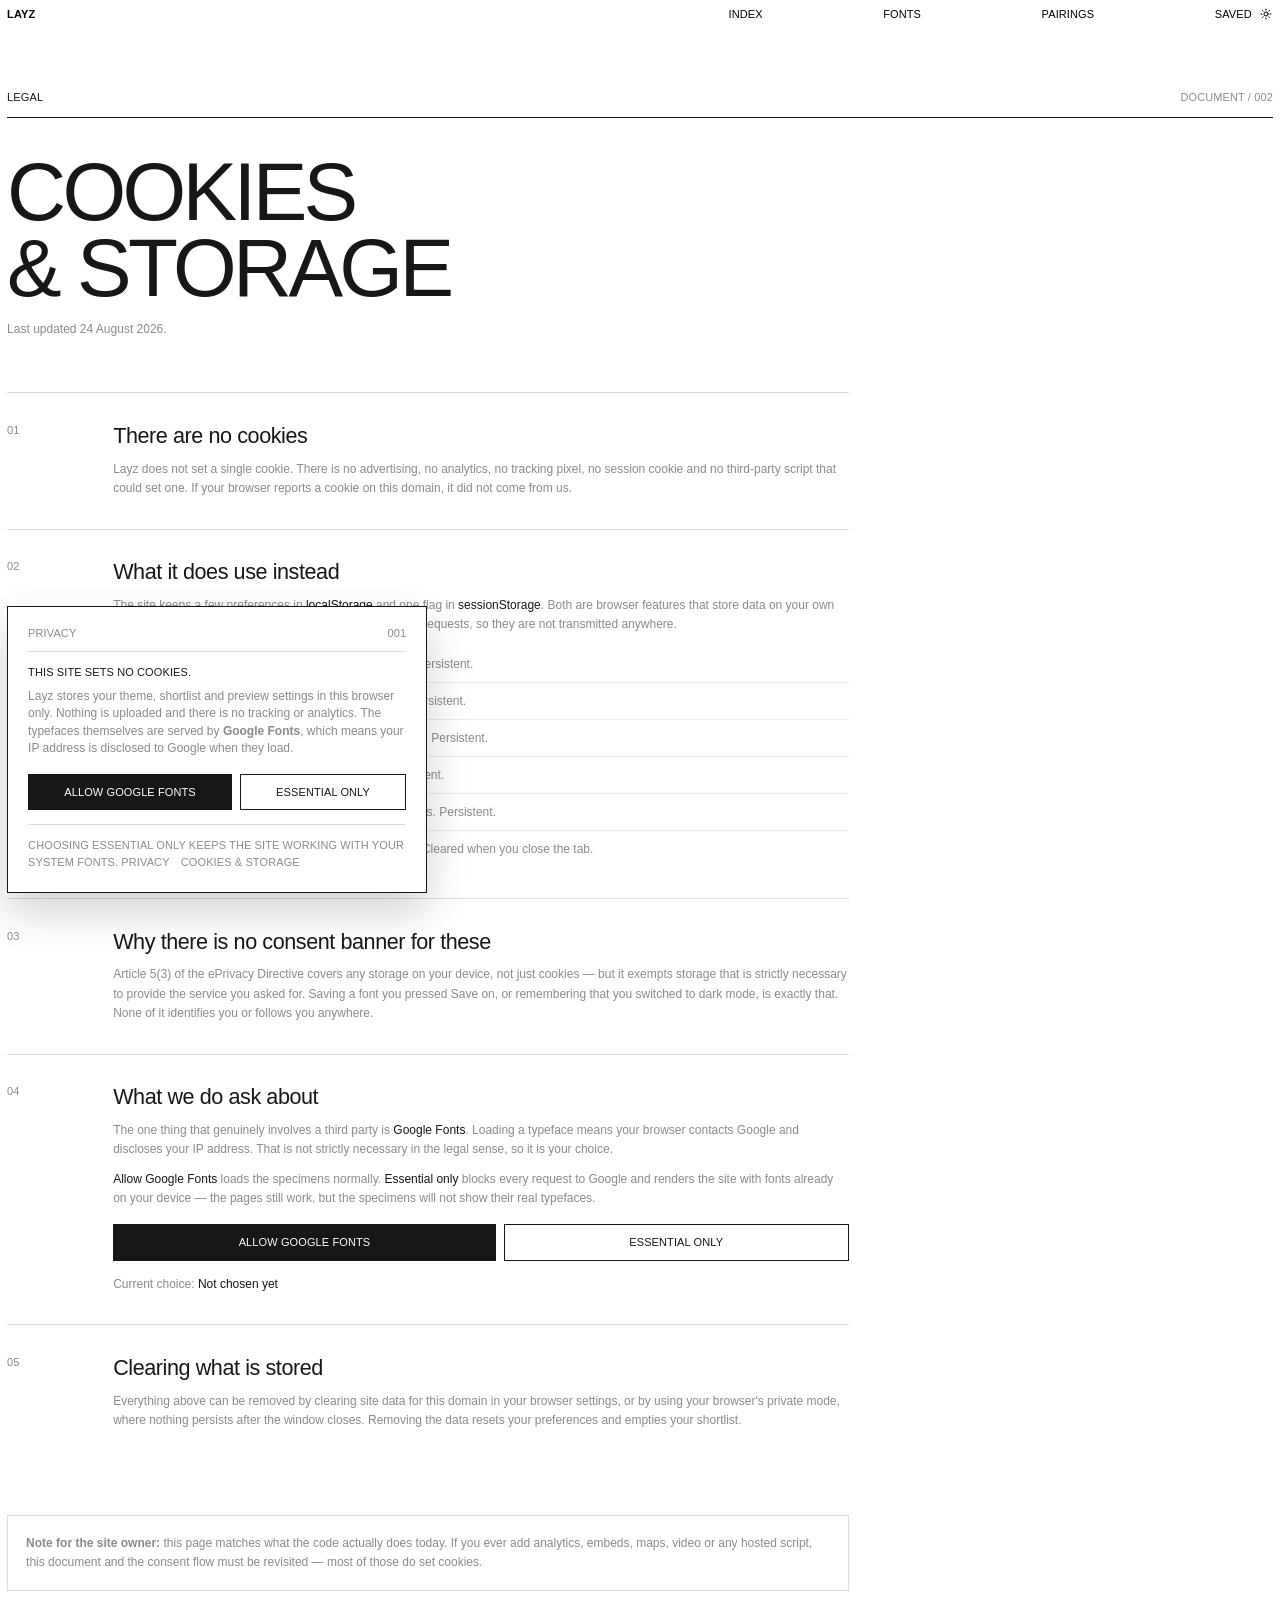
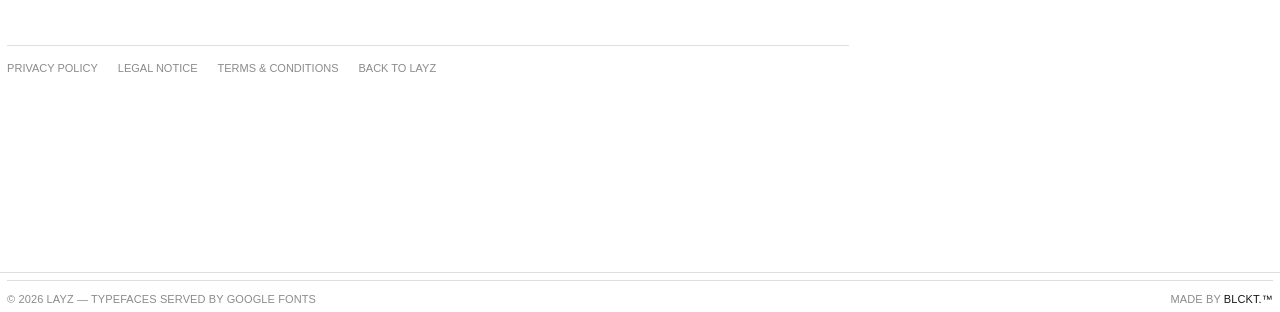
==== cookies.html @ bfccb12c "Finalized for real" ====
<!DOCTYPE html>
<html lang="en" data-theme="light">
<head>
<meta charset="utf-8">
<meta name="viewport" content="width=device-width, initial-scale=1">
<title>Cookies & Storage - Layz</title>
<meta name="description" content="Layz sets no cookies. Here is exactly what it keeps in your browser and how to change it.">
<meta name="color-scheme" content="light dark">
<!-- SEO:START -->
<link rel="canonical" href="https://layzfonts.com/cookies.html">
<meta name="robots" content="noindex, follow">
<meta name="author" content="blckt.">
<meta property="og:type" content="website">
<meta property="og:site_name" content="Layz">
<meta property="og:url" content="https://layzfonts.com/cookies.html">
<meta property="og:title" content="Cookies & Storage - Layz">
<meta property="og:description" content="Layz sets no cookies. Here is exactly what it keeps in your browser and how to change it.">
<meta property="og:image" content="https://layzfonts.com/og-image.png">
<meta property="og:image:width" content="1200">
<meta property="og:image:height" content="630">
<meta property="og:image:alt" content="Layz - fonts that get along">
<meta property="og:locale" content="en">
<meta name="twitter:card" content="summary_large_image">
<meta name="twitter:title" content="Cookies & Storage - Layz">
<meta name="twitter:description" content="Layz sets no cookies. Here is exactly what it keeps in your browser and how to change it.">
<meta name="twitter:image" content="https://layzfonts.com/og-image.png">
<meta name="theme-color" content="#ffffff" media="(prefers-color-scheme: light)">
<meta name="theme-color" content="#0a0a0a" media="(prefers-color-scheme: dark)">
<!-- SEO:END -->

<script src="js/consent.js"></script>
<link rel="stylesheet" href="css/base.css">
<link rel="stylesheet" href="css/legal.css">
<link rel="icon" href="data:image/svg+xml,%3Csvg xmlns='http://www.w3.org/2000/svg' viewBox='0 0 100 100'%3E%3Crect x='30' y='30' width='40' height='40' fill='%23171717'/%3E%3C/svg%3E">

<script>
  (function () {
    try {
      var t = localStorage.getItem('layz.theme');
      if (!t) { t = matchMedia('(prefers-color-scheme: dark)').matches ? 'dark' : 'light'; }
      document.documentElement.setAttribute('data-theme', t);
    } catch (e) {}
  })();
</script>
</head>
<body>
<a class="skip-link" href="#main">Skip to content</a>

<header class="site-header">
  <div class="bar">
    <a class="brand" href="index.html" data-cursor="Home">Layz</a>
    <nav class="nav" aria-label="Primary">
      <a href="index.html">Index</a>
      <a href="fonts.html">Fonts</a>
      <a href="pairings.html">Pairings</a>
      <a href="saved.html">Saved</a>
    </nav>
    <div class="header-actions">
      <button class="icon-btn" data-theme-toggle aria-label="Switch theme" data-cursor="Theme">
        <svg class="sun" viewBox="0 0 24 24" fill="none" stroke="currentColor" stroke-width="2" stroke-linecap="round"><circle cx="12" cy="12" r="4"/><path d="M12 2v2M12 20v2M2 12h2M20 12h2M4.9 4.9l1.4 1.4M17.7 17.7l1.4 1.4M19.1 4.9l-1.4 1.4M6.3 17.7l-1.4 1.4"/></svg>
        <svg class="moon" viewBox="0 0 24 24" fill="none" stroke="currentColor" stroke-width="2" stroke-linecap="round" stroke-linejoin="round"><path d="M21 12.8A9 9 0 1 1 11.2 3a7 7 0 0 0 9.8 9.8z"/></svg>
      </button>
      <button class="icon-btn nav-toggle" data-nav-toggle aria-label="Menu" aria-expanded="false">
        <svg viewBox="0 0 24 24" fill="none" stroke="currentColor" stroke-width="2" stroke-linecap="round"><path d="M3 8h18M3 16h18"/></svg>
      </button>
    </div>
  </div>
</header>

<main id="main">
  <section class="doc">
    <div class="doc-head">
      <span class="label">Legal</span>
      <span class="label label--soft">Document / 002</span>
    </div>
    <h1>Cookies<br>&amp; storage</h1>
    <p class="prose doc-updated">Last updated 24 August 2026.</p>

    <div class="doc-body">

      <div class="doc-sec">
        <span class="n num">01</span>
        <div class="c">
          <h2>There are no cookies</h2>
          <p>
            Layz does not set a single cookie. There is no advertising, no analytics, no tracking
            pixel, no session cookie and no third-party script that could set one. If your browser
            reports a cookie on this domain, it did not come from us.
          </p>
        </div>
      </div>

      <div class="doc-sec">
        <span class="n num">02</span>
        <div class="c">
          <h2>What it does use instead</h2>
          <p>
            The site keeps a few preferences in <strong>localStorage</strong> and one flag in
            <strong>sessionStorage</strong>. Both are browser features that store data on your own
            device. Unlike cookies they are never attached to network requests, so they are not
            transmitted anywhere.
          </p>
          <ul class="doc-list">
            <li><span class="k">layz.theme</span><span>Remembers light or dark mode. Persistent.</span></li>
            <li><span class="k">layz.saved.v1</span><span>Your saved fonts and pairings. Persistent.</span></li>
            <li><span class="k">layz.view</span><span>List or grid view on the fonts page. Persistent.</span></li>
            <li><span class="k">layz.size</span><span>Your chosen preview size. Persistent.</span></li>
            <li><span class="k">layz.consent.v1</span><span>Whether you allowed Google Fonts. Persistent.</span></li>
            <li><span class="k">layz.intro</span><span>Plays the intro once per session. Cleared when you close the tab.</span></li>
          </ul>
        </div>
      </div>

      <div class="doc-sec">
        <span class="n num">03</span>
        <div class="c">
          <h2>Why there is no consent banner for these</h2>
          <p>
            Article 5(3) of the ePrivacy Directive covers any storage on your device, not just
            cookies &mdash; but it exempts storage that is strictly necessary to provide the
            service you asked for. Saving a font you pressed Save on, or remembering that you
            switched to dark mode, is exactly that. None of it identifies you or follows you
            anywhere.
          </p>
        </div>
      </div>

      <div class="doc-sec">
        <span class="n num">04</span>
        <div class="c">
          <h2>What we do ask about</h2>
          <p>
            The one thing that genuinely involves a third party is <strong>Google Fonts</strong>.
            Loading a typeface means your browser contacts Google and discloses your IP address.
            That is not strictly necessary in the legal sense, so it is your choice.
          </p>
          <p>
            <strong>Allow Google Fonts</strong> loads the specimens normally.
            <strong>Essential only</strong> blocks every request to Google and renders the site
            with fonts already on your device &mdash; the pages still work, but the specimens will
            not show their real typefaces.
          </p>
          <div class="consent-actions" style="margin-top:16px">
            <button class="btn btn--solid" id="allowFonts">Allow Google Fonts</button>
            <button class="btn" id="denyFonts">Essential only</button>
          </div>
          <p style="margin-top:14px">
            Current choice: <strong id="consentState">&mdash;</strong>
          </p>
        </div>
      </div>

      <div class="doc-sec">
        <span class="n num">05</span>
        <div class="c">
          <h2>Clearing what is stored</h2>
          <p>
            Everything above can be removed by clearing site data for this domain in your browser
            settings, or by using your browser's private mode, where nothing persists after the
            window closes. Removing the data resets your preferences and empties your shortlist.
          </p>
        </div>
      </div>

      <div class="doc-note">
        <p>
          <strong>Note for the site owner:</strong> this page matches what the code actually does
          today. If you ever add analytics, embeds, maps, video or any hosted script, this
          document and the consent flow must be revisited &mdash; most of those do set cookies.
        </p>
      </div>

      <div class="doc-nav">
        <a class="ul-link" href="privacy.html">Privacy Policy</a>
        <a class="ul-link" href="legal.html">Legal Notice</a>
        <a class="ul-link" href="terms.html">Terms &amp; Conditions</a>
        <a class="ul-link" href="index.html">Back to Layz</a>
      </div>
    </div>
  </section>
</main>

<footer class="site-footer">
  <div class="footer-bottom">
    <span class="label label--soft">&copy; <span data-year>2026</span> Layz &mdash; Typefaces served by Google Fonts</span>
    <span class="label label--soft">Made by <a class="ul-link credit" href="https://blckt.hu" target="_blank" rel="noopener" data-cursor="blckt.hu">blckt.&trade;</a></span>
  </div>
</footer>

<script src="js/app.js"></script>
<script>
  (function () {
    var label = document.getElementById('consentState');
    var names = { granted: 'Google Fonts allowed', denied: 'Essential only', unset: 'Not chosen yet' };
    function sync() { label.textContent = names[window.LayzConsent.state()]; }
    document.getElementById('allowFonts').addEventListener('click', function () {
      window.LayzConsent.accept(); sync();
    });
    document.getElementById('denyFonts').addEventListener('click', function () {
      window.LayzConsent.deny(); sync();
    });
    sync();
  })();
</script>
</body>
</html>
---- css/base.css ----
/* ============================================================
   Layz - design system
   A Swiss-minimal shell: pure black on white, a 12-column vw
   grid, 11px uppercase chrome, and large type left to speak.
   ============================================================ */

/* ---------------- tokens ---------------- */
:root {
  --fg-rgb: 23, 23, 23;
  --bg-rgb: 255, 255, 255;

  --bg:        rgb(var(--bg-rgb));
  --fg:        rgb(var(--fg-rgb));
  --fg-50:     rgba(var(--fg-rgb), .5);
  --fg-30:     rgba(var(--fg-rgb), .3);
  --fg-14:     rgba(var(--fg-rgb), .14);
  --line:      rgba(var(--fg-rgb), .14);
  --line-soft: rgba(var(--fg-rgb), .08);
  --veil:      rgba(var(--bg-rgb), .9);

  /* one family, four weights - as the reference does */
  --ui: "Hanken Grotesk", "Helvetica Neue", Arial, sans-serif;

  /* Column grid, everything in vw.
     Phone: 6 columns  -> 6*col + 7*gutter = 100vw
     Tablet/desktop: 12 columns -> 12*col + 13*gutter = 100vw */
  --col: 11.8vw;
  --gutter: 4.1vw;
  --unit: calc(var(--col) + var(--gutter));

  --t-xs: 11px;
  --t-sm: 12px;

  --ease: cubic-bezier(.86, 0, .07, 1);
  --ease-out: cubic-bezier(.16, 1, .3, 1);
  --ease-io: cubic-bezier(.4, 0, .2, 1);

  --dur-fast: .2s;
  --dur: .5s;
  --dur-slow: .9s;

  --header-h: calc(var(--gutter) * 2 + 14px);
}

@media (min-width: 768px) {
  :root { --col: 7.2049vw; --gutter: 1.0417vw; }
}
@media (min-width: 1024px) {
  :root { --col: 7.7315vw; --gutter: .5556vw; }
}

[data-theme="dark"] {
  --fg-rgb: 237, 237, 237;
  --bg-rgb: 10, 10, 10;
}

/* ---------------- reset ---------------- */
*, *::before, *::after { box-sizing: border-box; }
* { margin: 0; padding: 0; }

html {
  -webkit-text-size-adjust: 100%;
  scroll-behavior: smooth;
  scroll-padding-top: calc(var(--header-h) + 20px);
  /* Painting the root explicitly stops <body>'s background propagating to
     the canvas. Without a real backdrop to blend against, the header's
     mix-blend-mode: difference would render white-on-white. */
  background: var(--bg);
}

body {
  background: var(--bg);
  color: var(--fg);
  font-family: var(--ui);
  font-size: var(--t-xs);
  font-weight: 400;
  line-height: 1.1;
  font-synthesis-weight: none;
  -webkit-font-smoothing: antialiased;
  -moz-osx-font-smoothing: grayscale;
  overflow-x: hidden;
  transition: background-color .4s var(--ease-io), color .4s var(--ease-io);
}

img, svg, video { display: block; max-width: 100%; }
button, input, textarea, select { font: inherit; color: inherit; background: none; border: none; }
button { cursor: pointer; }
a { color: inherit; text-decoration: none; }
ul, ol { list-style: none; }

::selection { background: var(--fg); color: var(--bg); }

:focus-visible { outline: 1px solid var(--fg); outline-offset: 3px; }

* { scrollbar-width: thin; scrollbar-color: var(--fg-30) transparent; }
::-webkit-scrollbar { width: 8px; height: 8px; }
::-webkit-scrollbar-track { background: transparent; }
::-webkit-scrollbar-thumb { background: var(--fg-30); }
::-webkit-scrollbar-thumb:hover { background: var(--fg-50); }

/* ---------------- grid helpers ---------------- */
.pad   { padding: var(--gutter); }
.pad-x { padding-inline: var(--gutter); }
.pad-y { padding-block: var(--gutter); }
.gap   { gap: var(--gutter); }

.span-1  { width: calc(var(--unit) * 1  - var(--gutter)); }
.span-2  { width: calc(var(--unit) * 2  - var(--gutter)); }
.span-3  { width: calc(var(--unit) * 3  - var(--gutter)); }
.span-4  { width: calc(var(--unit) * 4  - var(--gutter)); }
.span-5  { width: calc(var(--unit) * 5  - var(--gutter)); }
.span-6  { width: calc(var(--unit) * 6  - var(--gutter)); }
.span-7  { width: calc(var(--unit) * 7  - var(--gutter)); }
.span-8  { width: calc(var(--unit) * 8  - var(--gutter)); }
.span-9  { width: calc(var(--unit) * 9  - var(--gutter)); }
.span-10 { width: calc(var(--unit) * 10 - var(--gutter)); }

.off-1 { margin-left: calc(var(--unit) * 1); }
.off-2 { margin-left: calc(var(--unit) * 2); }
.off-3 { margin-left: calc(var(--unit) * 3); }
.off-4 { margin-left: calc(var(--unit) * 4); }

.row { display: flex; align-items: center; gap: var(--gutter); }
.col { display: flex; flex-direction: column; }
.spacer { flex: 1; }

/* ---------------- typography ---------------- */
.label {
  font-size: var(--t-xs);
  font-weight: 500;
  line-height: 1.1;
  text-transform: uppercase;
  letter-spacing: .01em;
}
.label--soft { color: var(--fg-50); }

.num {
  font-size: var(--t-xs);
  font-weight: 500;
  text-transform: uppercase;
  font-variant-numeric: tabular-nums;
  color: var(--fg-50);
}

.prose {
  font-size: var(--t-sm);
  line-height: 1.45;
  color: var(--fg-50);
  /* never allow the measure to exceed its container on a narrow screen */
  max-width: min(58ch, 100%);
}

.big {
  font-weight: 400;
  line-height: .92;
  letter-spacing: -.03em;
}
.big-1 { font-size: clamp(2.6rem, 9vw, 9.5rem); }
.big-2 { font-size: clamp(2rem, 5.4vw, 5rem); }
.big-3 { font-size: clamp(1.5rem, 3vw, 2.6rem); }

.hairline { height: 1px; background: var(--line); border: 0; width: 100%; }

/* ---------------- header ---------------- */
.site-header {
  position: fixed;
  /* anchored to both edges rather than 100vw, which would count the
     scrollbar and push the bar a few pixels past the content */
  top: 0; left: 0; right: 0;
  z-index: 52;
  padding: var(--gutter);
  mix-blend-mode: difference;
  color: #fff;
}
/* difference blending needs a light-on-dark source to invert correctly */
[data-theme="dark"] .site-header { color: #fff; }

.site-header .bar {
  display: flex;
  align-items: center;
  gap: var(--gutter);
  width: 100%;
}

.brand {
  font-size: var(--t-xs);
  font-weight: 700;
  text-transform: uppercase;
  letter-spacing: .01em;
  white-space: nowrap;
}

/* the links sit on the column grid, spread across the right-hand block */
.nav {
  display: flex;
  align-items: center;
  gap: var(--gutter);
  margin-left: auto;
  width: calc(var(--unit) * 5 - var(--gutter));
  justify-content: space-between;
}
.nav a {
  position: relative;
  font-size: var(--t-xs);
  font-weight: 500;
  text-transform: uppercase;
  letter-spacing: .01em;
  white-space: nowrap;
  opacity: .999;
  transition: opacity var(--dur-fast) var(--ease-io);
}
.nav a::after {
  content: "";
  position: absolute;
  left: 0; right: 0; bottom: -3px;
  height: 1px;
  background: currentColor;
  transform: scaleX(0);
  transform-origin: right;
  transition: transform .4s var(--ease-out);
}
.nav a:hover::after,
.nav a[aria-current="page"]::after { transform: scaleX(1); transform-origin: left; }

.header-actions { display: flex; align-items: center; gap: 12px; }

.icon-btn {
  width: 14px; height: 14px;
  display: grid;
  place-items: center;
  color: inherit;
  opacity: .999;
  transition: transform .4s var(--ease-out);
}
.icon-btn:hover { transform: rotate(90deg); }
.icon-btn svg { width: 12px; height: 12px; }

[data-theme-toggle] .moon { display: none; }
[data-theme="dark"] [data-theme-toggle] .moon { display: block; }
[data-theme="dark"] [data-theme-toggle] .sun { display: none; }

.nav-toggle { display: none; }

/* fixed corner note, bottom right */
.corner {
  position: fixed;
  right: var(--gutter);
  bottom: var(--gutter);
  z-index: 52;
  font-size: var(--t-xs);
  font-weight: 500;
  text-transform: uppercase;
  mix-blend-mode: difference;
  color: #fff;
}
.corner a { position: relative; }
.corner a::after {
  content: "";
  position: absolute;
  left: 0; right: 0; bottom: -3px;
  height: 1px;
  background: currentColor;
  transform: scaleX(0);
  transform-origin: right;
  transition: transform .4s var(--ease-out);
}
.corner a:hover::after { transform: scaleX(1); transform-origin: left; }

/* ---------------- buttons ---------------- */
/* a hairline rectangle whose ink fills upward on hover */
.btn {
  position: relative;
  display: inline-flex;
  align-items: center;
  gap: 10px;
  padding: 11px 16px;
  font-size: var(--t-xs);
  font-weight: 500;
  text-transform: uppercase;
  letter-spacing: .01em;
  color: var(--fg);
  border: 1px solid var(--fg);
  overflow: hidden;
  isolation: isolate;
  white-space: nowrap;
  transition: color .45s var(--ease);
}
.btn::before {
  content: "";
  position: absolute;
  inset: 0;
  z-index: -1;
  background: var(--fg);
  transform: scaleY(0);
  transform-origin: bottom;
  transition: transform .45s var(--ease);
}
.btn:hover { color: var(--bg); }
.btn:hover::before { transform: scaleY(1); }
.btn svg { width: 11px; height: 11px; }

.btn--solid { color: var(--bg); background: var(--fg); }
.btn--solid::before { background: var(--bg); }
.btn--solid:hover { color: var(--fg); }

.btn--bare {
  padding: 0;
  border: 0;
  color: var(--fg-50);
  transition: color var(--dur-fast) var(--ease-io);
}
.btn--bare::before { display: none; }
.btn--bare:hover { color: var(--fg); }

/* underline-on-hover text action */
.ul-link {
  position: relative;
  font-size: var(--t-xs);
  font-weight: 500;
  text-transform: uppercase;
  color: var(--fg-50);
  transition: color var(--dur-fast) var(--ease-io);
  white-space: nowrap;
}
.ul-link::after {
  content: "";
  position: absolute;
  left: 0; right: 0; bottom: -3px;
  height: 1px;
  background: currentColor;
  transform: scaleX(0);
  transform-origin: right;
  transition: transform .4s var(--ease-out);
}
.ul-link:hover { color: var(--fg); }
.ul-link:hover::after { transform: scaleX(1); transform-origin: left; }
.ul-link.is-active { color: var(--fg); }
.ul-link.is-active::after { transform: scaleX(1); transform-origin: left; }
.ul-link .count { opacity: .5; margin-left: 5px; font-variant-numeric: tabular-nums; }

.credit { color: var(--fg); }

/* ---------------- inputs ---------------- */
.field {
  display: flex;
  align-items: center;
  gap: 8px;
  height: 26px;
  border-bottom: 1px solid var(--line);
  transition: border-color var(--dur-fast) var(--ease-io);
}
.field:focus-within { border-bottom-color: var(--fg); }
.field input {
  flex: 1;
  min-width: 0;
  height: 100%;
  font-size: var(--t-xs);
  font-weight: 500;
  text-transform: uppercase;
  letter-spacing: .01em;
  outline: none;
}
.field input::placeholder { color: var(--fg-30); text-transform: uppercase; }
.field .clear {
  display: none;
  font-size: 13px;
  line-height: 1;
  color: var(--fg-30);
  transition: color var(--dur-fast);
}
.field.has-value .clear { display: block; }
.field .clear:hover { color: var(--fg); }

select.select {
  appearance: none;
  padding: 0 16px 0 0;
  font-size: var(--t-xs);
  font-weight: 500;
  text-transform: uppercase;
  color: var(--fg-50);
  cursor: pointer;
  background: transparent;
  transition: color var(--dur-fast);
}
select.select:hover { color: var(--fg); }
.select-wrap { position: relative; display: inline-flex; align-items: center; }
.select-wrap::after {
  content: "";
  position: absolute;
  right: 2px;
  width: 5px; height: 5px;
  border-right: 1px solid currentColor;
  border-bottom: 1px solid currentColor;
  transform: translateY(-2px) rotate(45deg);
  color: var(--fg-30);
  pointer-events: none;
}

input[type="range"] {
  -webkit-appearance: none;
  appearance: none;
  height: 1px;
  background: var(--line);
  cursor: pointer;
}
input[type="range"]::-webkit-slider-thumb {
  -webkit-appearance: none;
  width: 7px; height: 7px;
  background: var(--fg);
  transition: transform var(--dur-fast) var(--ease-io);
}
input[type="range"]::-webkit-slider-thumb:hover { transform: scale(1.5); }
input[type="range"]::-moz-range-thumb {
  width: 7px; height: 7px;
  border: 0;
  border-radius: 0;
  background: var(--fg);
}

kbd {
  display: inline-block;
  padding: 2px 5px;
  font-family: inherit;
  font-size: 9px;
  font-weight: 500;
  text-transform: uppercase;
  color: var(--fg-50);
  border: 1px solid var(--line);
}

/* ---------------- custom cursor ---------------- */
.cursor-layer {
  position: fixed;
  top: 0; left: 0;
  /* above everything - the pointer must never slide under a panel, and the
     difference blend is what makes it legible over dark surfaces */
  z-index: 10000;
  pointer-events: none;
  mix-blend-mode: difference;
  opacity: 0;
  transition: opacity .3s var(--ease-io);
}
.cursor-layer.is-live { opacity: 1; }

.cursor-dot {
  position: relative;
  width: 8px; height: 8px;
  border: 1px solid #fff;
  transform: translate(-50%, -50%);
  transition: width .3s var(--ease-out), height .3s var(--ease-out), background-color .3s var(--ease-out);
}
.cursor-layer.is-hot .cursor-dot { width: 34px; height: 34px; }

.cursor-label {
  position: absolute;
  top: 50%; left: 100%;
  transform: translateY(-50%);
  padding-left: 12px;
  font-size: var(--t-xs);
  font-weight: 500;
  text-transform: uppercase;
  color: #fff;
  white-space: nowrap;
  overflow: hidden;
}
.cursor-label span {
  display: block;
  transform: translateY(105%);
  transition: transform .45s var(--ease-out);
}
.cursor-layer.is-hot .cursor-label span { transform: none; }

@media (hover: none), (pointer: coarse) {
  .cursor-layer { display: none; }
}

/* Only hide the system pointer once the custom one is actually running, so a
   JS failure can never leave the page with no cursor at all. */
html.cursor-hidden,
html.cursor-hidden *,
html.cursor-hidden a,
html.cursor-hidden button,
html.cursor-hidden input,
html.cursor-hidden select,
html.cursor-hidden [contenteditable="true"] { cursor: none; }

/* ---------------- intro loader ---------------- */
.intro {
  position: fixed;
  inset: 0;
  z-index: 9500;
  display: grid;
  place-items: center;
  background: var(--bg);
  transition: opacity .5s var(--ease-io);
}
.intro.is-done { opacity: 0; pointer-events: none; }

.intro-mark {
  width: 8px; height: 8px;
  border: 1px solid var(--fg);
}
.intro-mark i {
  display: block;
  width: 100%; height: 100%;
  background: var(--fg);
  transform: scaleY(0);
  transform-origin: bottom;
  transition: transform 1s var(--ease);
}
.intro.is-filling .intro-mark i { transform: scaleY(1); }

.intro-count {
  position: absolute;
  right: var(--gutter);
  bottom: var(--gutter);
  font-size: var(--t-xs);
  font-weight: 500;
  color: var(--fg-50);
  font-variant-numeric: tabular-nums;
}

/* ---------------- page transition ---------------- */
@keyframes page-enter {
  0%   { clip-path: inset(100% 0 0 0); }
  100% { clip-path: inset(0 0 0 0); }
}
@keyframes page-exit {
  0%   { transform: scale(1);   opacity: 1; }
  100% { transform: scale(.94); opacity: .25; }
}

body.page-in  { animation: page-enter var(--dur-slow) var(--ease) both; }
body.page-out { animation: page-exit .55s var(--ease) both; }

/* ---------------- reveal ----------------
   The hidden state is armed by JS (.reveal-armed), never by the attribute
   alone. Content is therefore visible by default: if the script fails, the
   observer misses an element, or clip-path is unsupported, the page still
   reads. Revealing simply removes the armed class - no specificity duel. */
[data-reveal].reveal-armed {
  opacity: 0;
  transform: translateY(18px);
  transition: opacity .9s var(--ease-out), transform .9s var(--ease-out);
  will-change: opacity, transform;
}
[data-reveal="fade"].reveal-armed { transform: none; }
[data-reveal="clip"].reveal-armed {
  opacity: 1;
  transform: none;
  clip-path: inset(100% 0 0 0);
  transition: clip-path 1s var(--ease);
}

/* line that draws itself in */
.rule-draw { height: 1px; background: var(--line); }
.rule-draw.reveal-armed {
  transform: scaleX(0);
  transform-origin: left;
  transition: transform 1s var(--ease-out);
}

@keyframes fadeUp {
  from { opacity: 0; transform: translateY(12px); }
  to   { opacity: 1; transform: none; }
}

/* Transform only, deliberately: if this animation ever fails to advance the
   links are merely offset, never invisible. */
@keyframes navIn {
  from { transform: translateY(18px); }
  to   { transform: none; }
}

/* ---------------- consent ---------------- */
.consent {
  position: fixed;
  left: var(--gutter);
  bottom: var(--gutter);
  z-index: 9400;
  width: min(420px, calc(100vw - var(--gutter) * 2));
  opacity: 0;
  transform: translateY(12px);
  pointer-events: none;
  transition: opacity .4s var(--ease-io), transform .5s var(--ease-out);
}
.consent.is-open { opacity: 1; transform: none; pointer-events: auto; }

.consent-panel {
  padding: 20px;
  background: var(--bg);
  border: 1px solid var(--fg);
  box-shadow: 0 18px 40px rgba(0, 0, 0, .18);
}
.consent-head {
  display: flex;
  justify-content: space-between;
  gap: 12px;
  padding-bottom: 12px;
  margin-bottom: 14px;
  border-bottom: 1px solid var(--line);
}
.consent h2 { font-size: var(--t-xs); margin-bottom: 10px; }
.consent .prose { margin-bottom: 16px; }
.consent-actions { display: flex; flex-wrap: wrap; gap: 8px; }
.consent-actions .btn { flex: 1 1 auto; justify-content: center; }
.consent-note {
  display: block;
  margin-top: 14px;
  padding-top: 12px;
  border-top: 1px solid var(--line);
  line-height: 1.6;
}
.consent-note .ul-link { margin-left: 8px; }
.consent-note .ul-link:first-child { margin-left: 0; }
.consent .prose + .prose { margin-top: 10px; }

/* the confirm step carries a little more weight than the first view */
.consent-warn { position: relative; padding-left: 16px; }
.consent-warn::before {
  content: "";
  position: absolute;
  left: 0; top: .15em; bottom: .15em;
  width: 3px;
  background: var(--fg);
}

/* persistent notice after declining */
.consent-bar {
  position: fixed;
  left: var(--gutter);
  bottom: var(--gutter);
  z-index: 9300;
  display: flex;
  align-items: center;
  gap: 16px;
  flex-wrap: wrap;
  max-width: min(560px, calc(100vw - var(--gutter) * 2));
  padding: 12px 14px;
  background: var(--bg);
  border: 1px solid var(--line-strong, var(--fg));
  opacity: 0;
  transform: translateY(10px);
  pointer-events: none;
  transition: opacity .4s var(--ease-io), transform .5s var(--ease-out);
}
.consent-bar.is-open { opacity: 1; transform: none; pointer-events: auto; }
.consent-bar-x {
  margin-left: auto;
  font-size: 15px;
  line-height: 1;
  color: var(--fg-30);
  transition: color var(--dur-fast);
}
.consent-bar-x:hover { color: var(--fg); }

@media (max-width: 620px) {
  .consent-bar { left: 0; right: 0; bottom: 0; max-width: none; border-inline: 0; border-bottom: 0; }
}

@media (max-width: 620px) {
  .consent { left: 0; right: 0; bottom: 0; width: auto; }
  .consent-panel { border-inline: 0; border-bottom: 0; }
}

/* ---------------- toast ---------------- */
.toast {
  position: fixed;
  left: 50%;
  bottom: var(--gutter);
  z-index: 9600;
  transform: translate(-50%, 14px);
  padding: 10px 16px;
  font-size: var(--t-xs);
  font-weight: 500;
  text-transform: uppercase;
  color: var(--bg);
  background: var(--fg);
  opacity: 0;
  pointer-events: none;
  transition: opacity .3s var(--ease-io), transform .5s var(--ease-out);
}
.toast.is-visible { opacity: 1; transform: translate(-50%, 0); }

/* ---------------- overlay panel ---------------- */
.overlay {
  position: fixed;
  inset: 0;
  z-index: 60;
  background: var(--veil);
  backdrop-filter: blur(6px);
  -webkit-backdrop-filter: blur(6px);
  opacity: 0;
  pointer-events: none;
  transition: opacity var(--dur) var(--ease-io);
  overflow-y: auto;
  overscroll-behavior: contain;
}
.overlay.is-open { opacity: 1; pointer-events: auto; }

.overlay-close {
  position: fixed;
  top: var(--gutter);
  right: var(--gutter);
  z-index: 62;
  font-size: var(--t-xs);
  font-weight: 500;
  text-transform: uppercase;
  color: var(--fg-50);
  transition: color var(--dur-fast);
}
.overlay-close:hover { color: var(--fg); }

/* ---------------- sections ---------------- */
.section { padding-block: clamp(60px, 11vh, 140px); }
.section--tight { padding-block: clamp(40px, 7vh, 90px); }

.section-head {
  display: flex;
  align-items: flex-start;
  gap: var(--gutter);
  margin-bottom: clamp(24px, 4vh, 54px);
}
.section-head .idx { flex: none; width: var(--col); }
.section-head .ttl { flex: 1; min-width: 0; }

/* numbered list rows - the reference's signature element */
.rows { border-top: 1px solid var(--line); }
.rows-item {
  position: relative;
  display: flex;
  align-items: center;
  gap: var(--gutter);
  width: 100%;
  padding: 0 var(--gutter);
  min-height: 11vh;
  text-align: left;
  border-bottom: 1px solid var(--line);
  cursor: pointer;
  transition: background-color var(--dur-fast) var(--ease-io),
              padding-left .35s var(--ease-out),
              color var(--dur-fast) var(--ease-io);
}
.rows-item:hover { background: var(--fg); color: var(--bg); padding-left: calc(var(--gutter) * 2); }
.rows-item:hover .num { color: rgba(var(--bg-rgb), .55); }

/* ---------------- footer ---------------- */
.site-footer {
  border-top: 1px solid var(--line);
  padding: var(--gutter);
  margin-top: clamp(60px, 12vh, 140px);
}
.footer-top {
  display: flex;
  align-items: flex-start;
  gap: var(--gutter);
  flex-wrap: wrap;
  padding-bottom: clamp(40px, 9vh, 110px);
}
.footer-mark {
  font-size: clamp(3.5rem, 17vw, 15rem);
  font-weight: 400;
  line-height: .82;
  letter-spacing: -.045em;
  text-transform: uppercase;
}
.footer-col h4 { margin-bottom: 12px; }
.footer-col li + li { margin-top: 7px; }
.footer-bottom {
  display: flex;
  justify-content: space-between;
  gap: 12px 20px;
  flex-wrap: wrap;
  padding-top: 12px;
  border-top: 1px solid var(--line);
  color: var(--fg-50);
}

/* ---------------- utility ---------------- */
.sr-only {
  position: absolute;
  width: 1px; height: 1px;
  padding: 0; margin: -1px;
  overflow: hidden;
  clip: rect(0 0 0 0);
  white-space: nowrap;
  border: 0;
}
.skip-link {
  position: absolute;
  left: var(--gutter); top: -60px;
  z-index: 9700;
  padding: 8px 14px;
  color: var(--bg);
  background: var(--fg);
  transition: top .3s var(--ease-io);
}
.skip-link:focus { top: var(--gutter); }

/* Font previews.
   These must NEVER be hidden while glyphs load: a 266-row list gated on a
   network event renders as a blank page whenever Google Fonts is slow, and
   the row's own name is the preview. font-display: swap already paints the
   fallback, so we only settle the colour once the real face arrives. */
.fnt {
  opacity: 1;
  transition: color .35s var(--ease-io);
}

.empty {
  padding: clamp(50px, 14vh, 130px) var(--gutter);
  text-align: center;
  border: 1px solid var(--line);
}
.empty h3 { font-size: 1rem; font-weight: 400; margin-bottom: 8px; }

/* ---------------- responsive ---------------- */
@media (max-width: 760px) {
  /* 12px reads better than 11 on a phone, and gives controls a real target */
  :root { --t-xs: 12px; --t-sm: 13.5px; }

  .nav-toggle { display: grid; }

  /* Push the theme + menu buttons to the right edge. On desktop .nav carries
     the auto margin, but on mobile .nav is fixed and leaves the flex flow. */
  .header-actions { margin-left: auto; gap: 16px; }
  .icon-btn { width: 20px; height: 20px; }
  .icon-btn svg { width: 16px; height: 16px; }

  /* The panel is shown/hidden outright - no transition gates whether the menu
     is usable. Only the links animate, and with `backwards` fill so a stalled
     or unsupported animation still leaves them in their normal visible state. */
  .nav {
    position: fixed;
    inset: 0;
    width: auto;
    margin-left: 0;
    flex-direction: column;
    justify-content: center;
    align-items: flex-start;
    gap: 18px;
    padding: var(--gutter);
    background: var(--bg);
    color: var(--fg);
    display: none;
  }
  .site-header.is-open .nav { display: flex; }
  .site-header.is-open .nav a { animation: navIn .45s var(--ease-out) backwards; }
  .site-header.is-open .nav a:nth-child(1) { animation-delay: .02s; }
  .site-header.is-open .nav a:nth-child(2) { animation-delay: .07s; }
  .site-header.is-open .nav a:nth-child(3) { animation-delay: .12s; }
  .site-header.is-open .nav a:nth-child(4) { animation-delay: .17s; }
  .nav a { font-size: 2rem; font-weight: 400; letter-spacing: -.02em; padding: 6px 0; }
  .nav a::after { display: none; }
  .nav a[aria-current="page"] { opacity: .45; }

  /* The open menu lives inside a difference-blended header, which would
     invert the whole panel. Drop the blend while it is open. */
  .site-header.is-open { mix-blend-mode: normal; color: var(--fg); }

  .rows-item { min-height: 84px; }
  .footer-top { flex-direction: column; }
  .corner { display: none; }

  /* comfortable touch targets */
  .btn { padding: 13px 18px; }
  .ul-link { padding-block: 4px; }
  select.select { padding-block: 4px; }
}

@media (prefers-reduced-motion: reduce) {
  html { scroll-behavior: auto; }
  *, *::before, *::after {
    animation-duration: .01ms !important;
    animation-iteration-count: 1 !important;
    transition-duration: .01ms !important;
  }
  [data-reveal] { opacity: 1 !important; transform: none !important; clip-path: none !important; }
  .rule-draw { transform: scaleX(1) !important; }
  .fnt { opacity: 1; }
  .cursor-layer { display: none; }
  .intro { display: none; }
}
---- css/legal.css ----
/* ============================================================
   Layz - legal documents
   ============================================================ */

.doc {
  padding: var(--gutter);
  padding-top: calc(var(--header-h) + 7vh);
  padding-bottom: clamp(50px, 10vh, 120px);
}

.doc-head {
  display: flex;
  align-items: flex-start;
  justify-content: space-between;
  gap: var(--gutter);
  padding-bottom: 14px;
  border-bottom: 1px solid var(--fg);
}

.doc h1 {
  font-size: clamp(2rem, 6.4vw, 6rem);
  font-weight: 400;
  line-height: .92;
  letter-spacing: -.045em;
  text-transform: uppercase;
  margin: clamp(20px, 4vh, 44px) 0 0;
}

.doc-updated { margin-top: 16px; }

.doc-body {
  margin-top: clamp(28px, 6vh, 64px);
  max-width: calc(var(--unit) * 8 - var(--gutter));
}

.doc-sec {
  display: flex;
  align-items: flex-start;
  gap: var(--gutter);
  padding-block: clamp(18px, 3.4vh, 34px);
  border-top: 1px solid var(--line);
  flex-wrap: wrap;
}
.doc-sec > .n { flex: none; width: calc(var(--unit) * 1 - var(--gutter)); min-width: 34px; }
.doc-sec > .c { flex: 1; min-width: 260px; }

.doc-sec h2 {
  font-size: clamp(1.05rem, 1.7vw, 1.35rem);
  font-weight: 400;
  letter-spacing: -.02em;
  margin-bottom: 12px;
}
.doc-sec h3 {
  font-size: var(--t-xs);
  font-weight: 500;
  text-transform: uppercase;
  letter-spacing: .01em;
  margin: 18px 0 8px;
}
.doc-sec p { font-size: var(--t-sm); line-height: 1.6; color: var(--fg-50); }
.doc-sec p + p { margin-top: .9em; }
.doc-sec strong { color: var(--fg); font-weight: 500; }
.doc-sec a { color: var(--fg); text-decoration: underline; text-underline-offset: 3px; }

.doc-list { margin-top: 12px; }
.doc-list li {
  display: flex;
  gap: 12px;
  padding-block: 9px;
  border-top: 1px solid var(--line-soft);
  font-size: var(--t-sm);
  line-height: 1.5;
  color: var(--fg-50);
}
.doc-list li:first-child { border-top: 0; }
.doc-list .k {
  flex: none;
  width: 120px;
  color: var(--fg);
  font-weight: 500;
  word-break: break-word;
}

/* a field the site owner still has to fill in */
.fill {
  padding: 1px 6px;
  border: 1px dashed var(--fg-30);
  color: var(--fg);
  font-size: .95em;
  white-space: nowrap;
}

.doc-note {
  margin-top: clamp(30px, 6vh, 60px);
  padding: 18px;
  border: 1px solid var(--line);
}
.doc-note p { font-size: var(--t-sm); line-height: 1.6; color: var(--fg-50); }

.doc-nav {
  display: flex;
  flex-wrap: wrap;
  gap: 10px 20px;
  margin-top: clamp(30px, 6vh, 60px);
  padding-top: 16px;
  border-top: 1px solid var(--line);
}

@media (max-width: 860px) {
  .doc-body { max-width: none; }
  .doc-sec > .n { width: 100%; }
  .doc-list li { flex-direction: column; gap: 2px; }
  .doc-list .k { width: auto; }
}
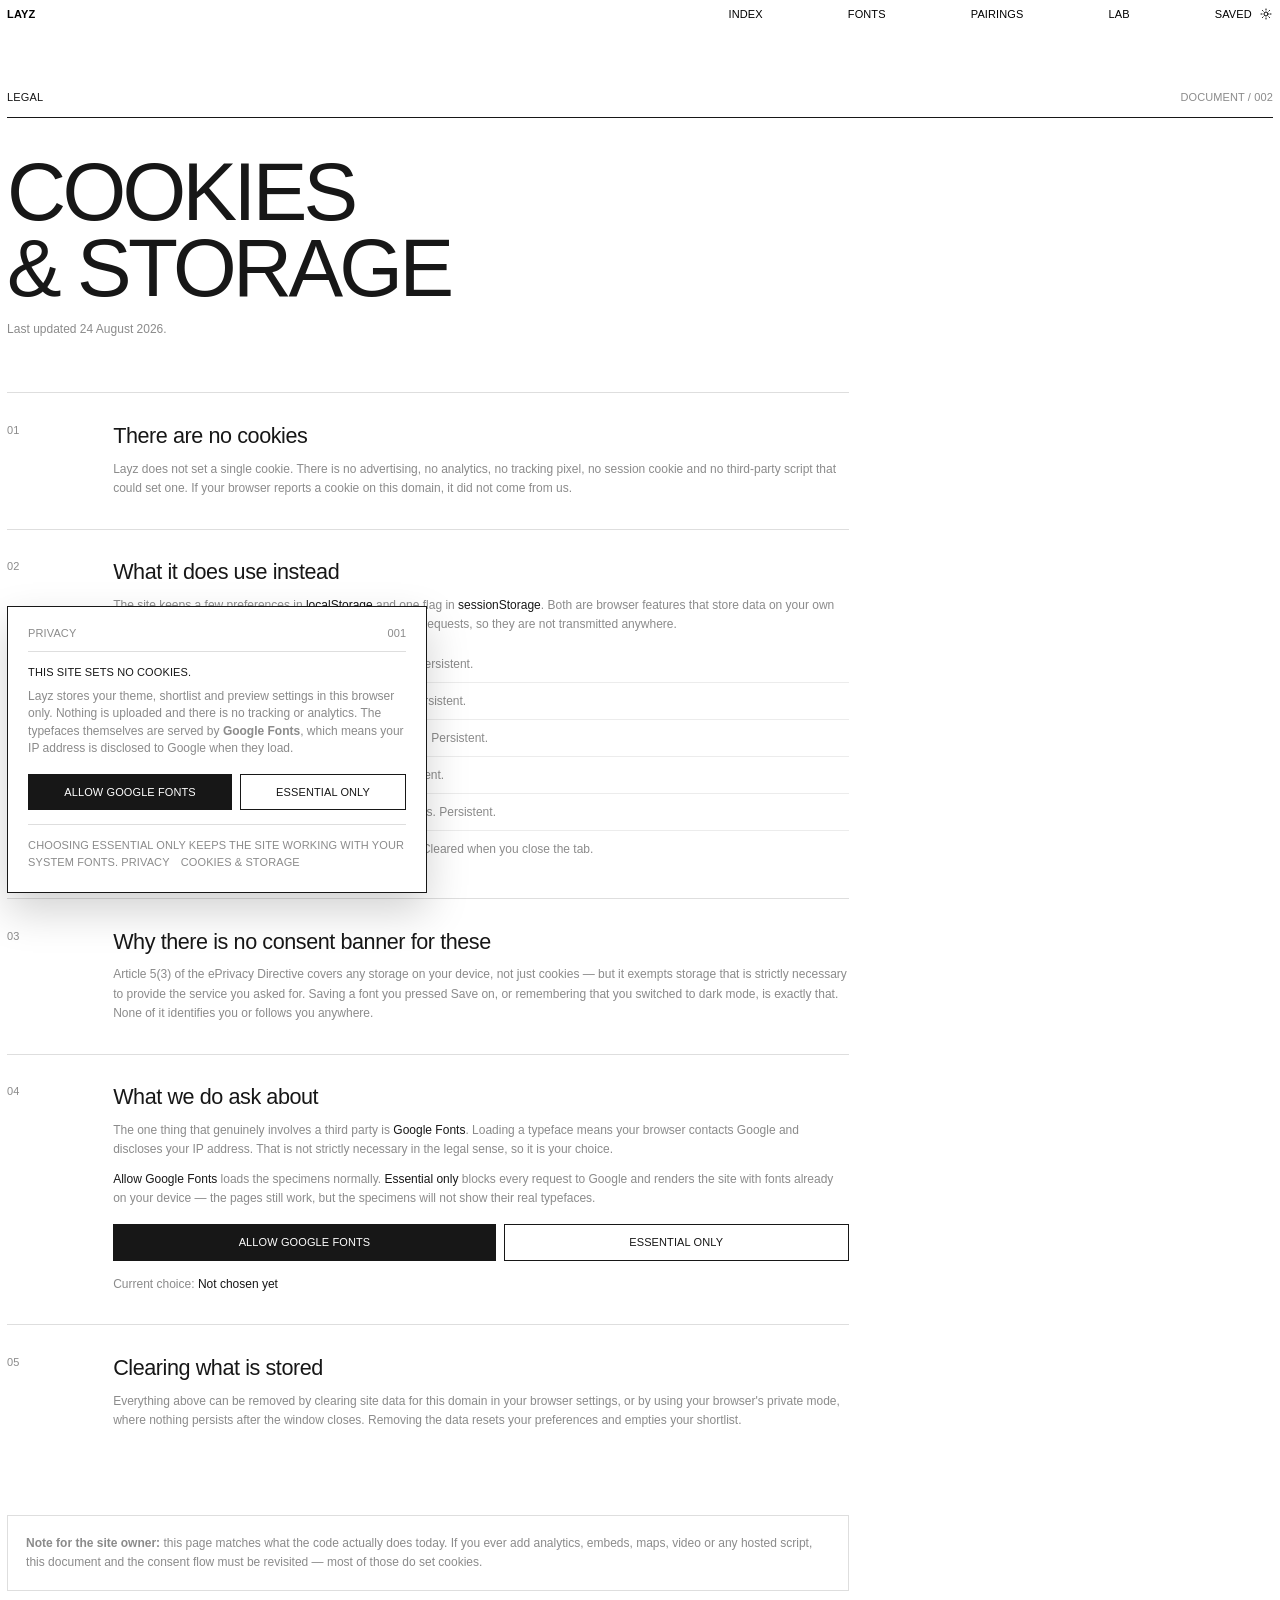
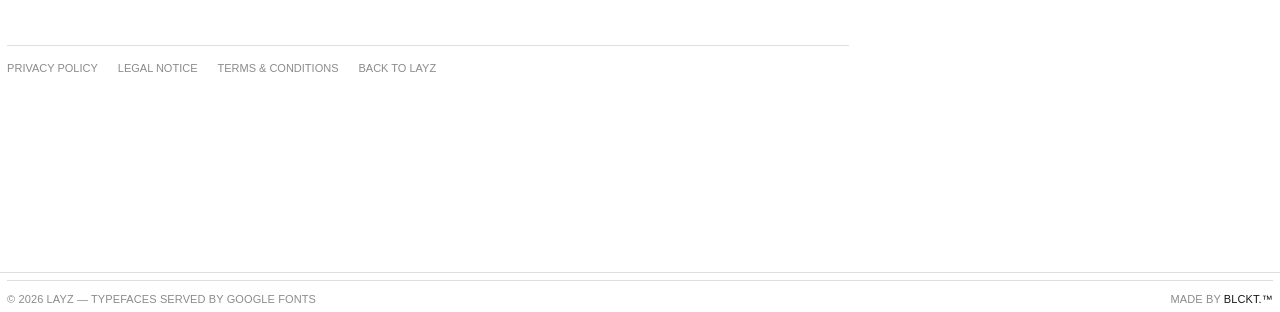
==== commit 274cb552: "New stuff" ====
--- a/cookies.html
+++ b/cookies.html
@@ -24,8 +24,7 @@
 <meta name="twitter:title" content="Cookies & Storage - Layz">
 <meta name="twitter:description" content="Layz sets no cookies. Here is exactly what it keeps in your browser and how to change it.">
 <meta name="twitter:image" content="https://layzfonts.com/og-image.png">
-<meta name="theme-color" content="#ffffff" media="(prefers-color-scheme: light)">
-<meta name="theme-color" content="#0a0a0a" media="(prefers-color-scheme: dark)">
+<meta name="theme-color" content="#ffffff">
 <!-- SEO:END -->
 
 <script src="js/consent.js"></script>
@@ -37,7 +36,9 @@
   (function () {
     try {
       var t = localStorage.getItem('layz.theme');
-      if (!t) { t = matchMedia('(prefers-color-scheme: dark)').matches ? 'dark' : 'light'; }
+      /* Light is the default regardless of the OS setting; only an explicit
+         toggle (stored in layz.theme) can switch it. */
+      if (t !== 'dark' && t !== 'light') { t = 'light'; }
       document.documentElement.setAttribute('data-theme', t);
     } catch (e) {}
   })();
@@ -53,6 +54,7 @@
       <a href="index.html">Index</a>
       <a href="fonts.html">Fonts</a>
       <a href="pairings.html">Pairings</a>
+      <a href="lab.html">Lab</a>
       <a href="saved.html">Saved</a>
     </nav>
     <div class="header-actions">
--- a/css/base.css
+++ b/css/base.css
@@ -6,9 +6,71 @@
 
 /* ---------------- tokens ---------------- */
 :root {
+  /* one family, four weights - as the reference does */
+  --ui: "Hanken Grotesk", "Helvetica Neue", Arial, sans-serif;
+
+  /* Column grid, everything in vw.
+     Phone: 6 columns  -> 6*col + 7*gutter = 100vw
+     Tablet/desktop: 12 columns -> 12*col + 13*gutter = 100vw */
+  --col: 11.8vw;
+  --gutter: 4.1vw;
+  --unit: calc(var(--col) + var(--gutter));
+
+  --t-xs: 11px;
+  --t-sm: 12px;
+
+  --ease: cubic-bezier(.86, 0, .07, 1);
+  --ease-out: cubic-bezier(.16, 1, .3, 1);
+  --ease-io: cubic-bezier(.4, 0, .2, 1);
+
+  --dur-fast: .2s;
+  --dur: .5s;
+  --dur-slow: .9s;
+
+  --header-h: calc(var(--gutter) * 2 + 14px);
+}
+
+@media (min-width: 768px) {
+  :root { --col: 7.2049vw; --gutter: 1.0417vw; }
+}
+@media (min-width: 1024px) {
+  :root { --col: 7.7315vw; --gutter: .5556vw; }
+}
+
+/* ---------------- palette ----------------
+   Kept separate from the layout tokens above so a palette can be re-applied
+   to a nested element (the Lab's invert preview, a brand canvas) without
+   also resetting --col / --gutter, which only the :root media queries
+   override. */
+:root,
+[data-theme="light"] {
+  /* Pin the UA's own rendering (scrollbars, form controls, autofill) to the
+     site's theme. Without this a visitor whose OS is in dark mode would get
+     dark scrollbars framing a light page. */
+  color-scheme: light;
+
   --fg-rgb: 23, 23, 23;
   --bg-rgb: 255, 255, 255;
-
+}
+
+[data-theme="dark"] {
+  color-scheme: dark;
+
+  --fg-rgb: 237, 237, 237;
+  --bg-rgb: 10, 10, 10;
+}
+
+/* Everything below is derived from the two triples above.
+   Custom properties substitute at computed-value time on the element that
+   DECLARES them, so an --fg declared only on :root computes to a literal
+   colour there and inherits as that literal. Redefining --fg-rgb further
+   down the tree would not move it. Any element that can carry its own
+   palette therefore has to re-derive the whole set - which is exactly what
+   this selector list is for. Add new palette scopes here. */
+:root,
+[data-theme="light"],
+[data-theme="dark"],
+[data-palette] {
   --bg:        rgb(var(--bg-rgb));
   --fg:        rgb(var(--fg-rgb));
   --fg-50:     rgba(var(--fg-rgb), .5);
@@ -17,41 +79,6 @@
   --line:      rgba(var(--fg-rgb), .14);
   --line-soft: rgba(var(--fg-rgb), .08);
   --veil:      rgba(var(--bg-rgb), .9);
-
-  /* one family, four weights - as the reference does */
-  --ui: "Hanken Grotesk", "Helvetica Neue", Arial, sans-serif;
-
-  /* Column grid, everything in vw.
-     Phone: 6 columns  -> 6*col + 7*gutter = 100vw
-     Tablet/desktop: 12 columns -> 12*col + 13*gutter = 100vw */
-  --col: 11.8vw;
-  --gutter: 4.1vw;
-  --unit: calc(var(--col) + var(--gutter));
-
-  --t-xs: 11px;
-  --t-sm: 12px;
-
-  --ease: cubic-bezier(.86, 0, .07, 1);
-  --ease-out: cubic-bezier(.16, 1, .3, 1);
-  --ease-io: cubic-bezier(.4, 0, .2, 1);
-
-  --dur-fast: .2s;
-  --dur: .5s;
-  --dur-slow: .9s;
-
-  --header-h: calc(var(--gutter) * 2 + 14px);
-}
-
-@media (min-width: 768px) {
-  :root { --col: 7.2049vw; --gutter: 1.0417vw; }
-}
-@media (min-width: 1024px) {
-  :root { --col: 7.7315vw; --gutter: .5556vw; }
-}
-
-[data-theme="dark"] {
-  --fg-rgb: 237, 237, 237;
-  --bg-rgb: 10, 10, 10;
 }
 
 /* ---------------- reset ---------------- */
@@ -174,6 +201,21 @@
 }
 /* difference blending needs a light-on-dark source to invert correctly */
 [data-theme="dark"] .site-header { color: #fff; }
+
+/* Pages that paint user-chosen colour behind the chrome cannot use the
+   difference blend: a mid-grey canvas (#808080) inverts to #7f7f7f and the
+   navigation vanishes. Those pages set .has-canvas on <body> and get a
+   solid, hairline-separated bar instead. */
+body.has-canvas .site-header {
+  mix-blend-mode: normal;
+  color: var(--fg);
+  background: var(--bg);
+  border-bottom: 1px solid var(--line);
+}
+body.has-canvas .corner {
+  mix-blend-mode: normal;
+  color: var(--fg-50);
+}
 
 .site-header .bar {
   display: flex;
@@ -846,10 +888,17 @@
   }
   .site-header.is-open .nav { display: flex; }
   .site-header.is-open .nav a { animation: navIn .45s var(--ease-out) backwards; }
+  /* Listed rather than computed - CSS cannot derive a delay from the index.
+     Covers up to eight entries so adding a nav item does not silently drop
+     it out of the stagger. */
   .site-header.is-open .nav a:nth-child(1) { animation-delay: .02s; }
   .site-header.is-open .nav a:nth-child(2) { animation-delay: .07s; }
   .site-header.is-open .nav a:nth-child(3) { animation-delay: .12s; }
   .site-header.is-open .nav a:nth-child(4) { animation-delay: .17s; }
+  .site-header.is-open .nav a:nth-child(5) { animation-delay: .22s; }
+  .site-header.is-open .nav a:nth-child(6) { animation-delay: .27s; }
+  .site-header.is-open .nav a:nth-child(7) { animation-delay: .32s; }
+  .site-header.is-open .nav a:nth-child(8) { animation-delay: .37s; }
   .nav a { font-size: 2rem; font-weight: 400; letter-spacing: -.02em; padding: 6px 0; }
   .nav a::after { display: none; }
   .nav a[aria-current="page"] { opacity: .45; }
